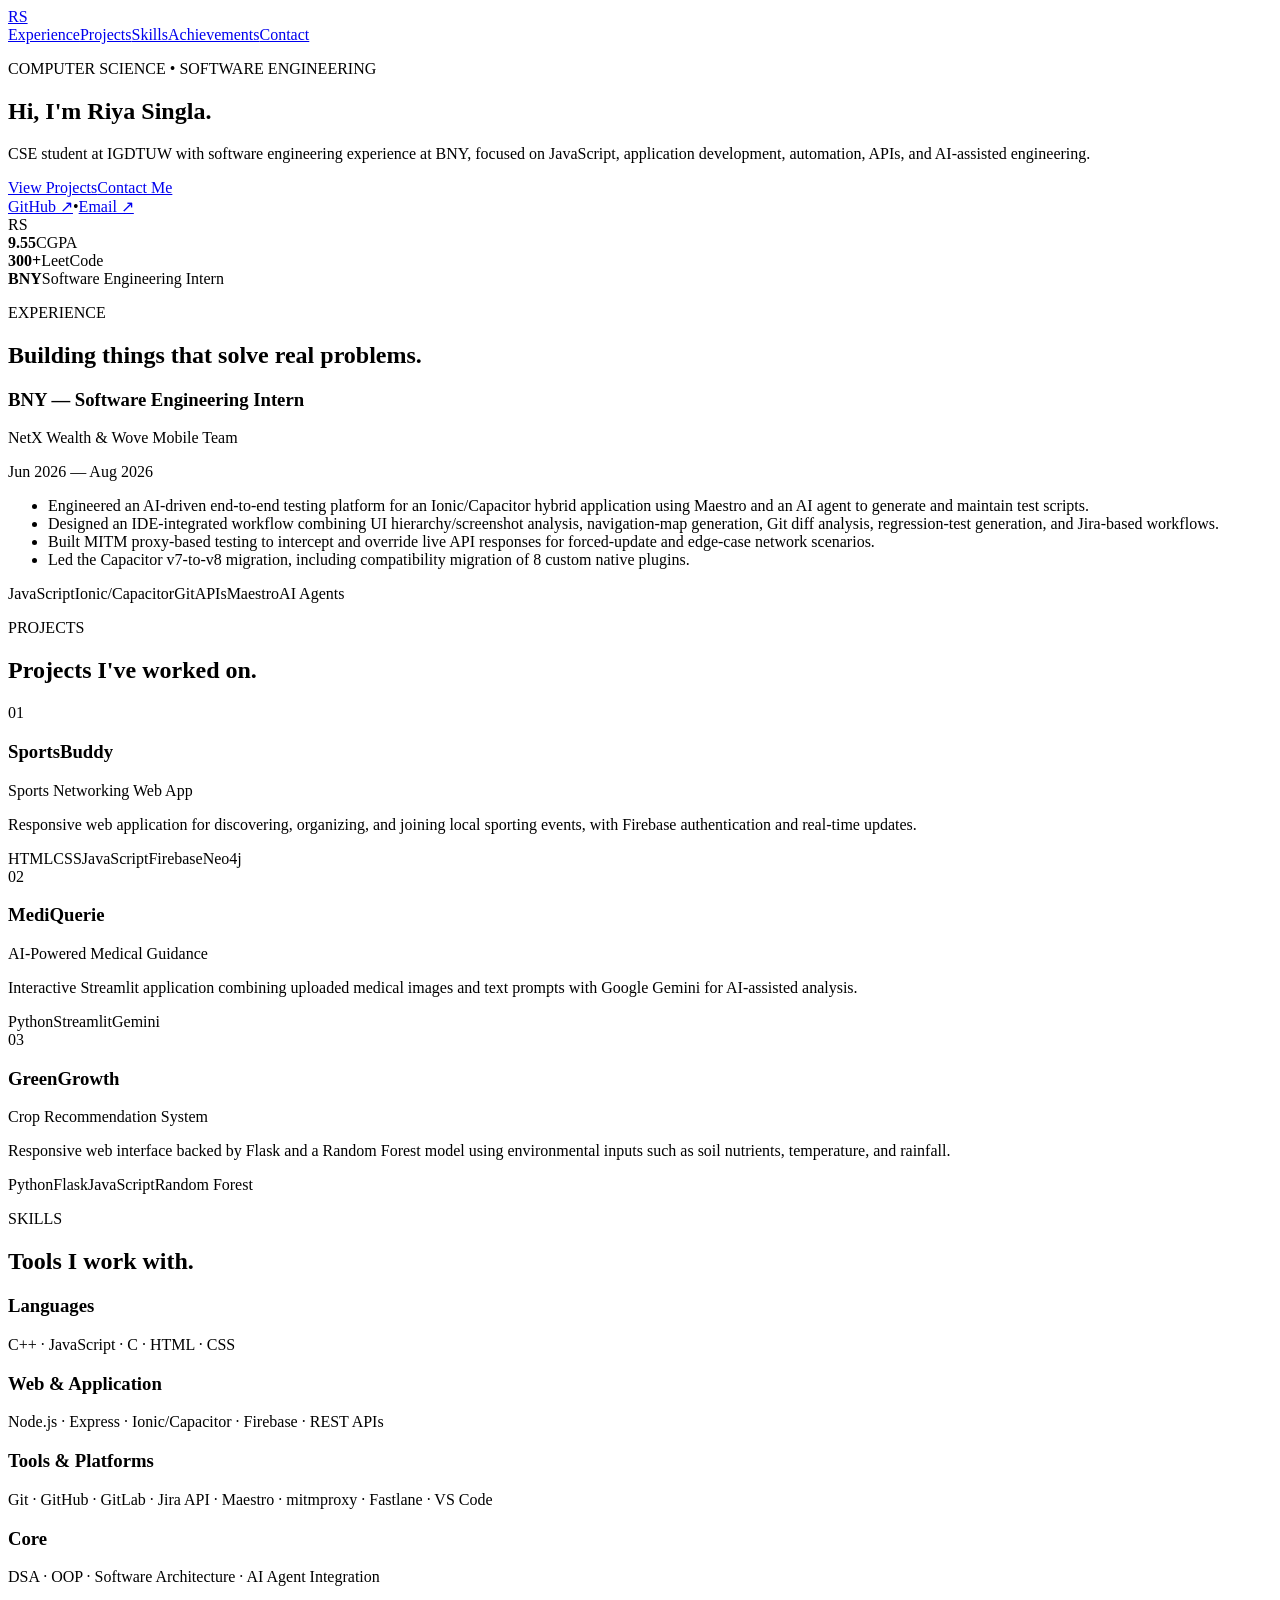
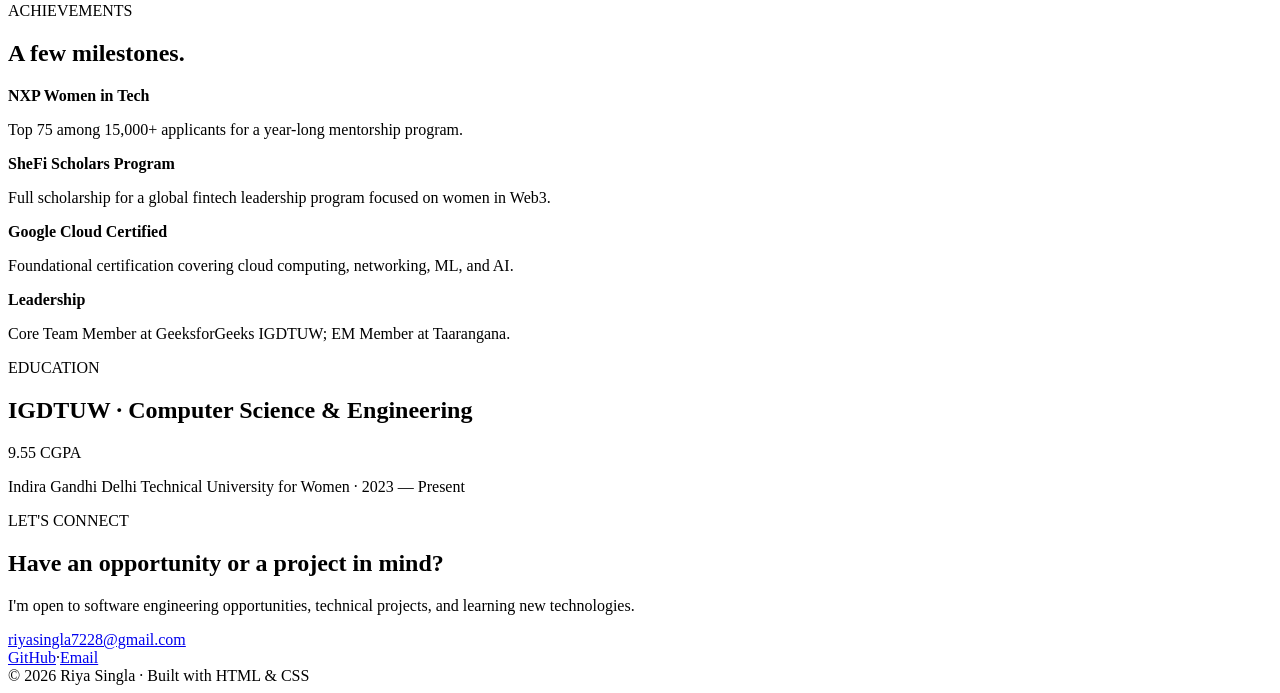
==== index.html @ 315251f1 "Add portfolio website" ====
<!DOCTYPE html>
<html lang="en">
<head>
<meta charset="UTF-8">
<meta name="viewport" content="width=device-width, initial-scale=1.0">
<meta name="description" content="Riya Singla — Computer Science student and Software Engineering Intern.">
<title>Riya Singla | Software Engineer</title>
<link rel="preconnect" href="https://fonts.googleapis.com">
<link rel="preconnect" href="https://fonts.gstatic.com" crossorigin>
<link href="https://fonts.googleapis.com/css2?family=Inter:wght@400;500;600;700;800&display=swap" rel="stylesheet">
<link rel="stylesheet" href="style.css">
</head>
<body>
<nav class="nav"><a class="brand" href="#home">RS</a><div class="nav-links">
<a href="#experience">Experience</a><a href="#projects">Projects</a><a href="#skills">Skills</a><a href="#achievements">Achievements</a><a href="#contact">Contact</a>
</div></nav>
<main>
<section id="home" class="hero">
<div><p class="eyebrow">COMPUTER SCIENCE • SOFTWARE ENGINEERING</p>
<h1>Hi, I'm <span>Riya Singla.</span></h1>
<p class="hero-text">CSE student at IGDTUW with software engineering experience at BNY, focused on JavaScript, application development, automation, APIs, and AI-assisted engineering.</p>
<div class="buttons"><a class="btn primary" href="#projects">View Projects</a><a class="btn secondary" href="mailto:riyasingla7228@gmail.com">Contact Me</a></div>
<div class="quick-links"><a href="https://github.com/Riya2421" target="_blank">GitHub ↗</a><span>•</span><a href="mailto:riyasingla7228@gmail.com">Email ↗</a></div></div>
<div class="hero-card"><div class="avatar">RS</div><div class="stat"><strong>9.55</strong><span>CGPA</span></div><div class="stat"><strong>300+</strong><span>LeetCode</span></div><div class="stat"><strong>BNY</strong><span>Software Engineering Intern</span></div></div>
</section>
<section id="experience" class="section"><p class="eyebrow">EXPERIENCE</p><h2>Building things that solve real problems.</h2>
<article class="experience-card"><div class="card-top"><div><h3>BNY — Software Engineering Intern</h3><p>NetX Wealth & Wove Mobile Team</p></div><span>Jun 2026 — Aug 2026</span></div>
<ul><li>Engineered an AI-driven end-to-end testing platform for an Ionic/Capacitor hybrid application using Maestro and an AI agent to generate and maintain test scripts.</li><li>Designed an IDE-integrated workflow combining UI hierarchy/screenshot analysis, navigation-map generation, Git diff analysis, regression-test generation, and Jira-based workflows.</li><li>Built MITM proxy-based testing to intercept and override live API responses for forced-update and edge-case network scenarios.</li><li>Led the Capacitor v7-to-v8 migration, including compatibility migration of 8 custom native plugins.</li></ul>
<div class="tags"><span>JavaScript</span><span>Ionic/Capacitor</span><span>Git</span><span>APIs</span><span>Maestro</span><span>AI Agents</span></div></article></section>
<section id="projects" class="section"><p class="eyebrow">PROJECTS</p><h2>Projects I've worked on.</h2><div class="project-grid">
<article class="project-card"><div class="project-number">01</div><h3>SportsBuddy</h3><p class="muted">Sports Networking Web App</p><p>Responsive web application for discovering, organizing, and joining local sporting events, with Firebase authentication and real-time updates.</p><div class="tags"><span>HTML</span><span>CSS</span><span>JavaScript</span><span>Firebase</span><span>Neo4j</span></div></article>
<article class="project-card"><div class="project-number">02</div><h3>MediQuerie</h3><p class="muted">AI-Powered Medical Guidance</p><p>Interactive Streamlit application combining uploaded medical images and text prompts with Google Gemini for AI-assisted analysis.</p><div class="tags"><span>Python</span><span>Streamlit</span><span>Gemini</span></div></article>
<article class="project-card"><div class="project-number">03</div><h3>GreenGrowth</h3><p class="muted">Crop Recommendation System</p><p>Responsive web interface backed by Flask and a Random Forest model using environmental inputs such as soil nutrients, temperature, and rainfall.</p><div class="tags"><span>Python</span><span>Flask</span><span>JavaScript</span><span>Random Forest</span></div></article>
</div></section>
<section id="skills" class="section"><p class="eyebrow">SKILLS</p><h2>Tools I work with.</h2><div class="skills-grid">
<div><h3>Languages</h3><p>C++ · JavaScript · C · HTML · CSS</p></div><div><h3>Web & Application</h3><p>Node.js · Express · Ionic/Capacitor · Firebase · REST APIs</p></div><div><h3>Tools & Platforms</h3><p>Git · GitHub · GitLab · Jira API · Maestro · mitmproxy · Fastlane · VS Code</p></div><div><h3>Core</h3><p>DSA · OOP · Software Architecture · AI Agent Integration</p></div>
</div></section>
<section id="achievements" class="section"><p class="eyebrow">ACHIEVEMENTS</p><h2>A few milestones.</h2><div class="achievement-list">
<div><strong>NXP Women in Tech</strong><p>Top 75 among 15,000+ applicants for a year-long mentorship program.</p></div><div><strong>SheFi Scholars Program</strong><p>Full scholarship for a global fintech leadership program focused on women in Web3.</p></div><div><strong>Google Cloud Certified</strong><p>Foundational certification covering cloud computing, networking, ML, and AI.</p></div><div><strong>Leadership</strong><p>Core Team Member at GeeksforGeeks IGDTUW; EM Member at Taarangana.</p></div>
</div></section>
<section class="section education"><p class="eyebrow">EDUCATION</p><h2>IGDTUW · Computer Science & Engineering</h2><p class="big-number">9.55 <span>CGPA</span></p><p>Indira Gandhi Delhi Technical University for Women · 2023 — Present</p></section>
<section id="contact" class="contact"><p class="eyebrow">LET'S CONNECT</p><h2>Have an opportunity or a project in mind?</h2><p>I'm open to software engineering opportunities, technical projects, and learning new technologies.</p><a class="btn primary" href="mailto:riyasingla7228@gmail.com">riyasingla7228@gmail.com</a><div class="contact-links"><a href="https://github.com/Riya2421" target="_blank">GitHub</a><span>·</span><a href="mailto:riyasingla7228@gmail.com">Email</a></div></section>
</main><footer>© 2026 Riya Singla · Built with HTML & CSS</footer>
</body></html>
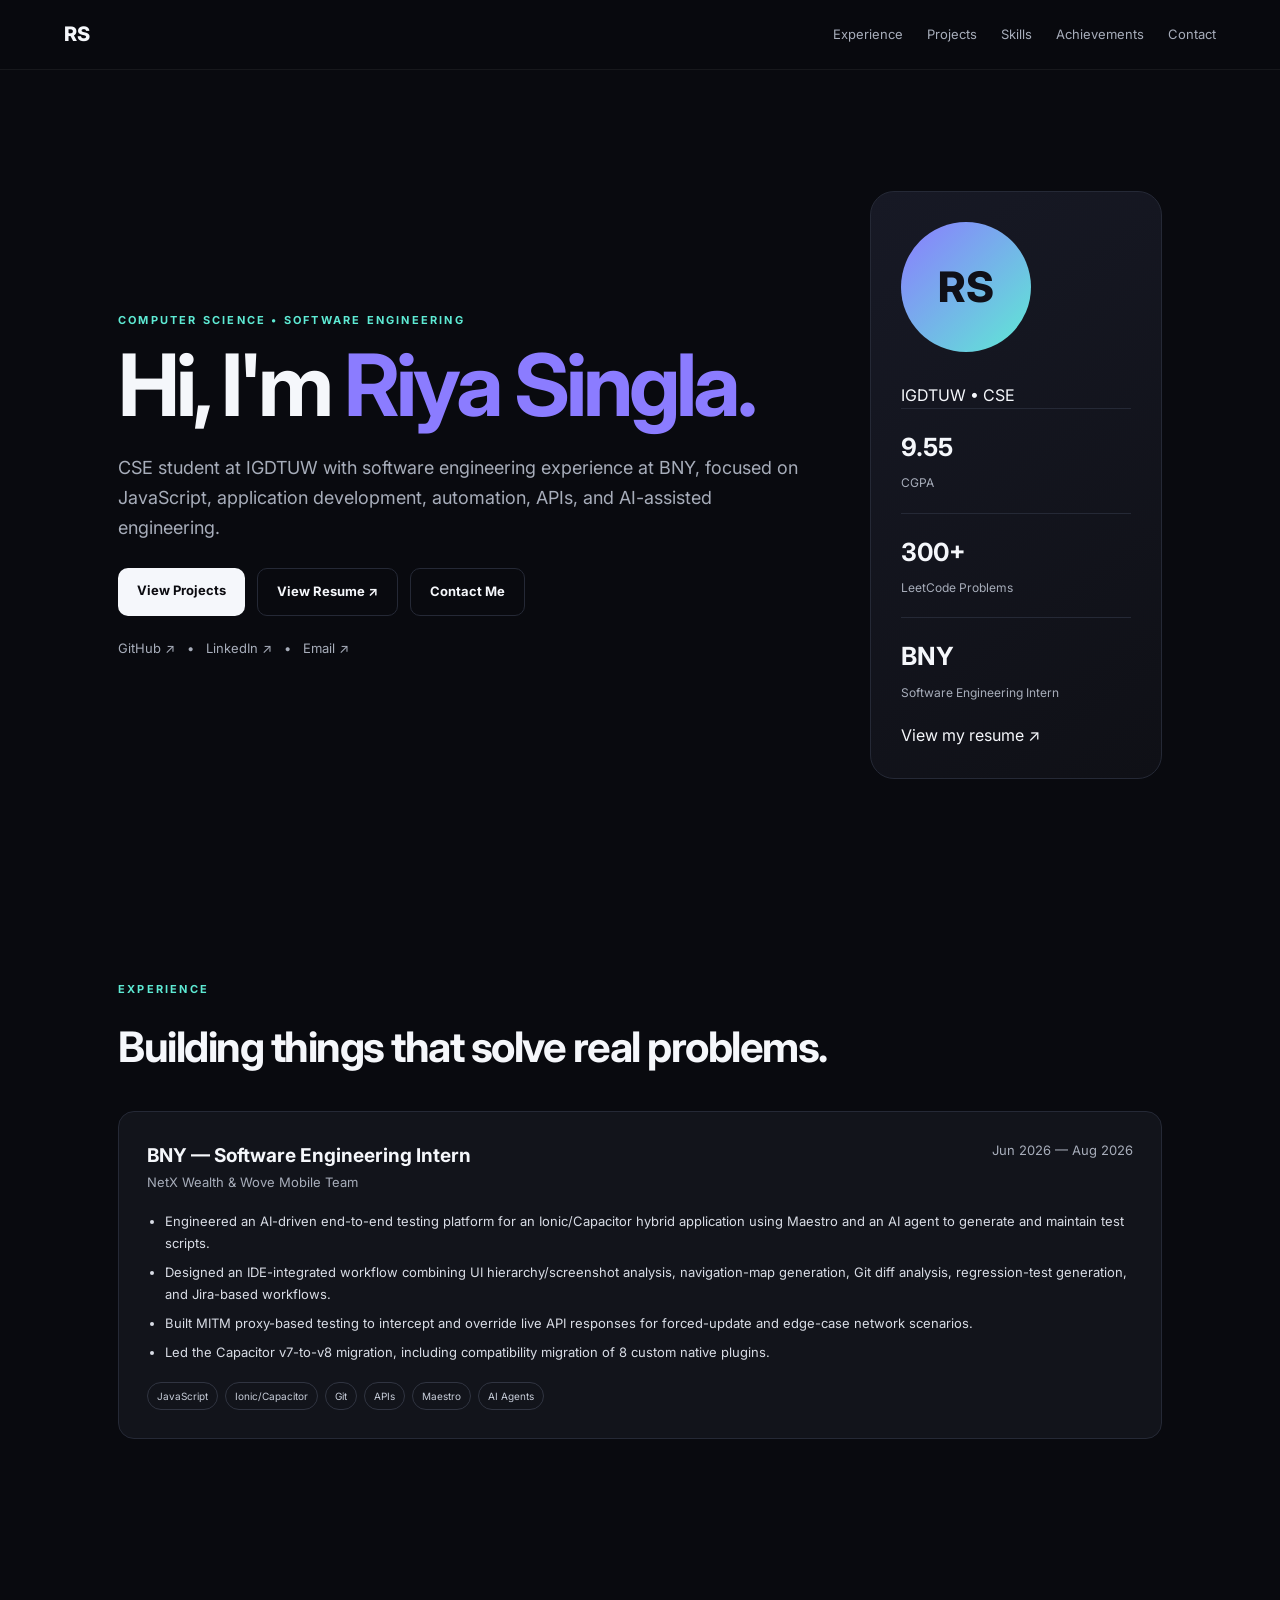
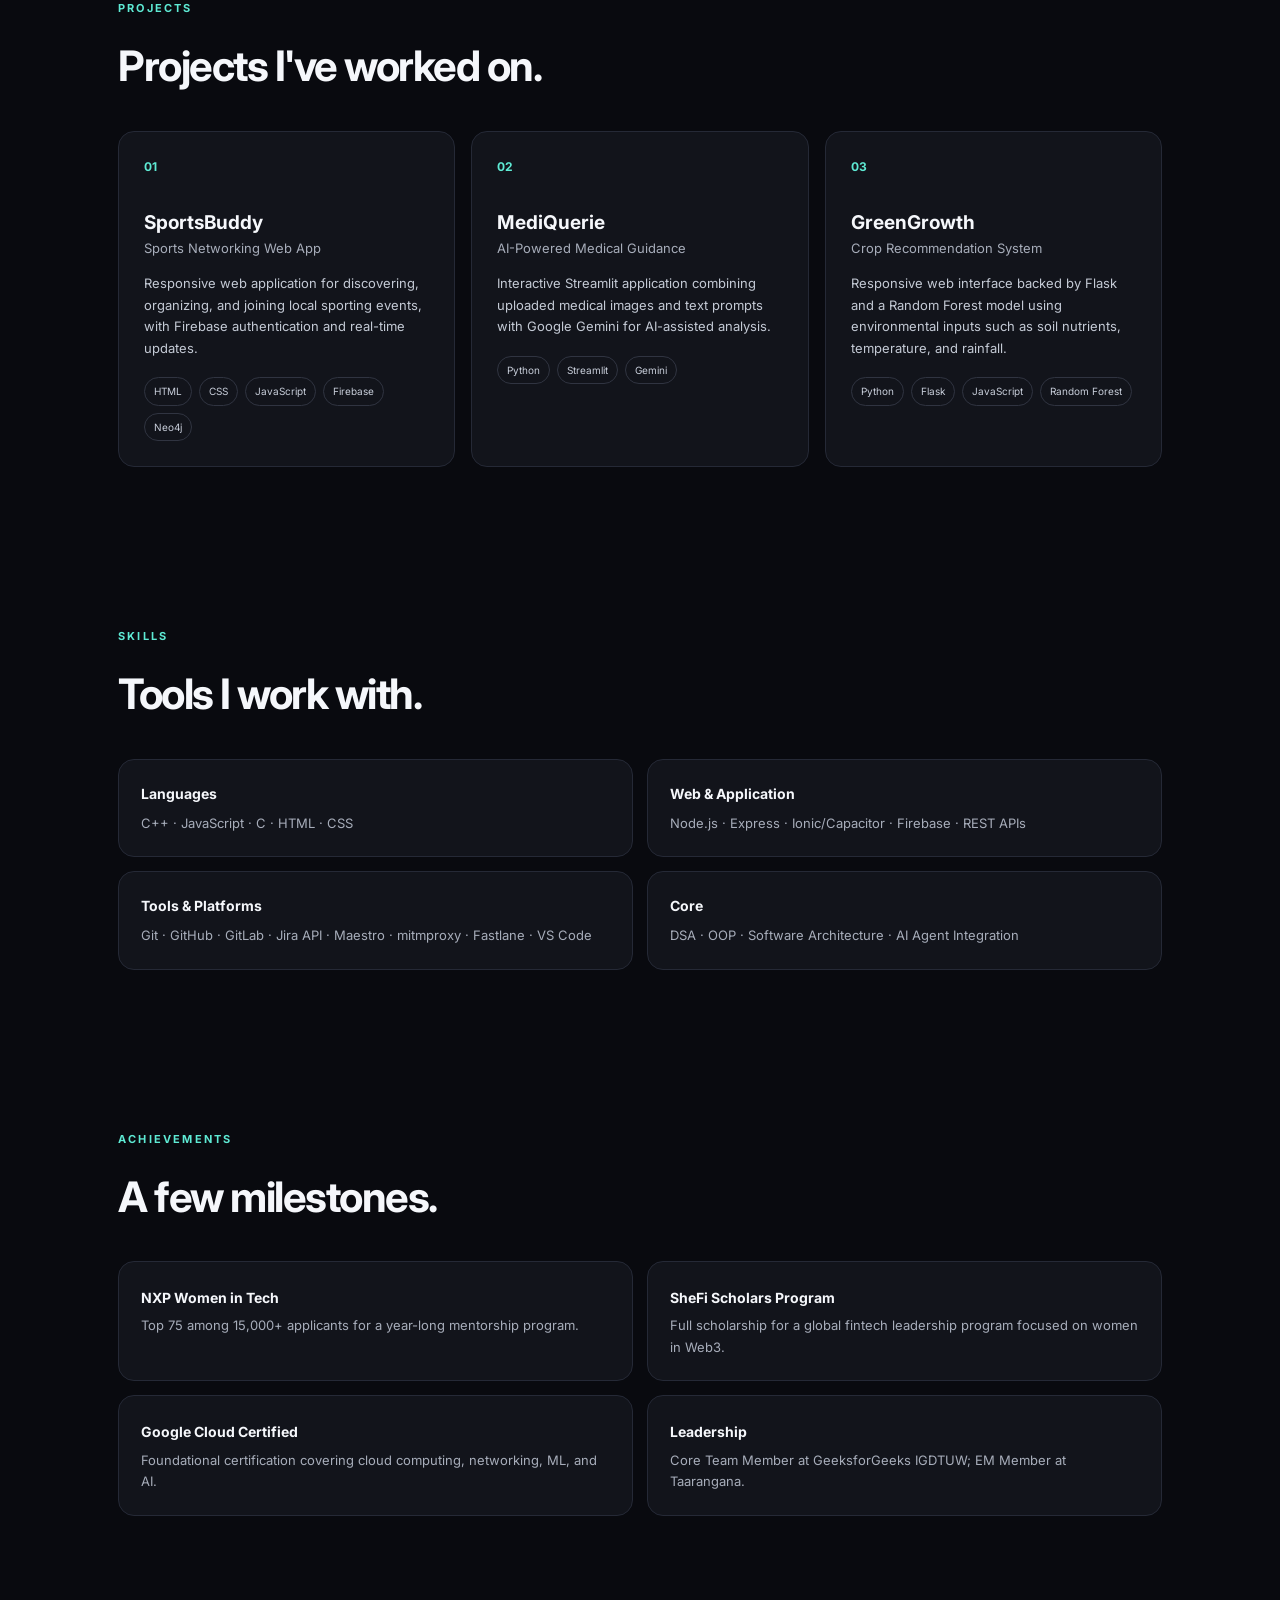
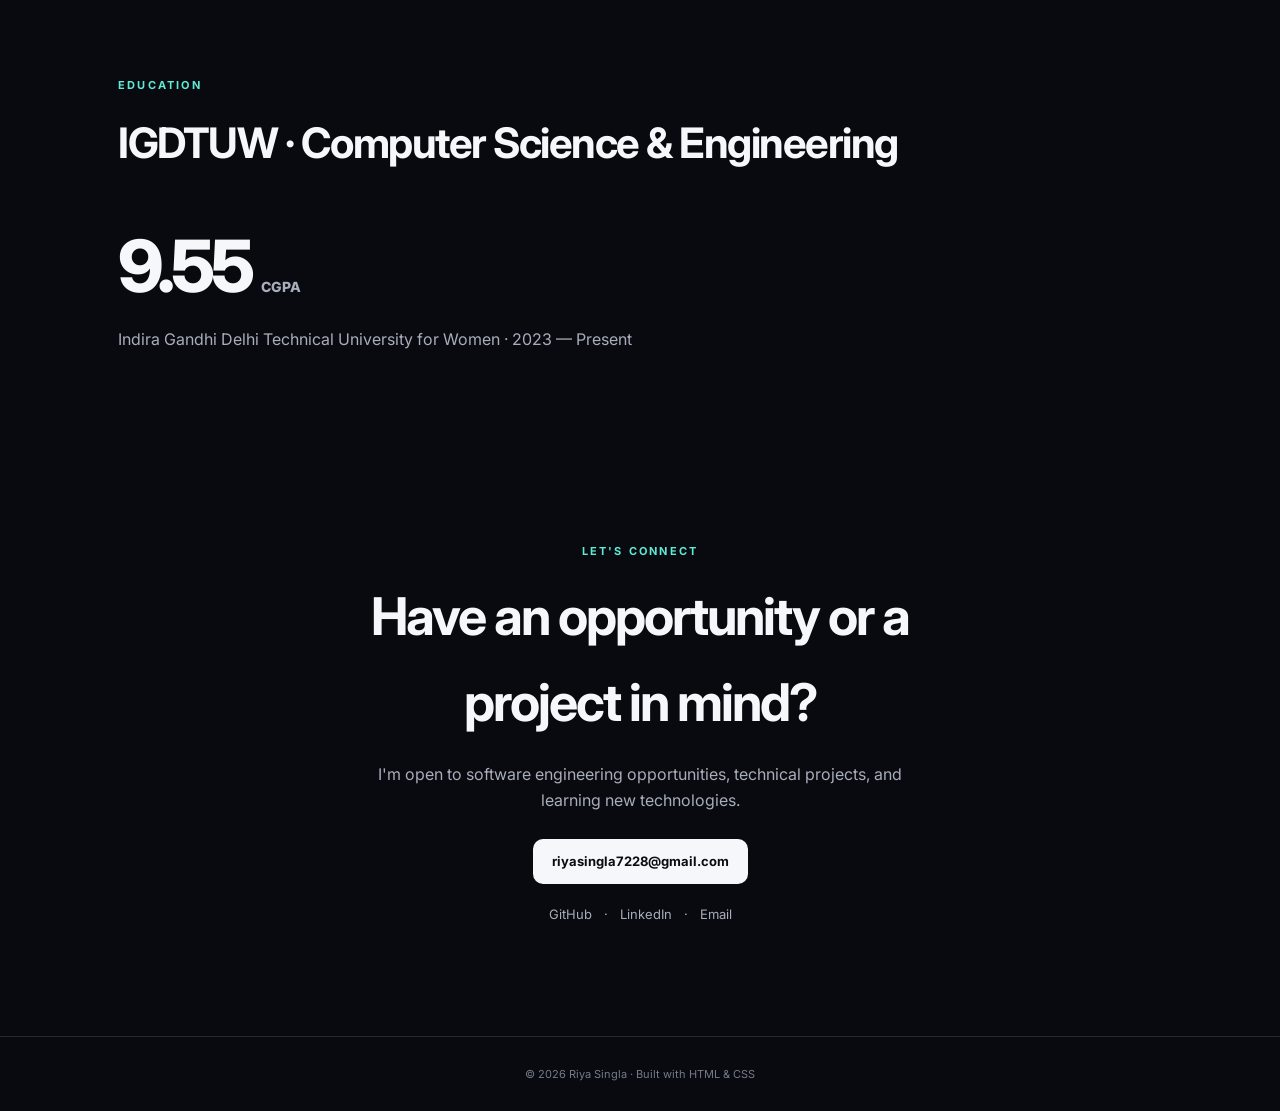
==== commit a06c7150: "Improve portfolio hero and add LinkedIn and resume links" ====
--- a/index.html
+++ b/index.html
@@ -19,9 +19,9 @@
 <div><p class="eyebrow">COMPUTER SCIENCE • SOFTWARE ENGINEERING</p>
 <h1>Hi, I'm <span>Riya Singla.</span></h1>
 <p class="hero-text">CSE student at IGDTUW with software engineering experience at BNY, focused on JavaScript, application development, automation, APIs, and AI-assisted engineering.</p>
-<div class="buttons"><a class="btn primary" href="#projects">View Projects</a><a class="btn secondary" href="mailto:riyasingla7228@gmail.com">Contact Me</a></div>
-<div class="quick-links"><a href="https://github.com/Riya2421" target="_blank">GitHub ↗</a><span>•</span><a href="mailto:riyasingla7228@gmail.com">Email ↗</a></div></div>
-<div class="hero-card"><div class="avatar">RS</div><div class="stat"><strong>9.55</strong><span>CGPA</span></div><div class="stat"><strong>300+</strong><span>LeetCode</span></div><div class="stat"><strong>BNY</strong><span>Software Engineering Intern</span></div></div>
+<div class="buttons"><a class="btn primary" href="#projects">View Projects</a><a class="btn secondary" href="resume.html">View Resume ↗</a><a class="btn secondary" href="mailto:riyasingla7228@gmail.com">Contact Me</a></div>
+<div class="quick-links"><a href="https://github.com/Riya2421" target="_blank" rel="noopener">GitHub ↗</a><span>•</span><a href="https://www.linkedin.com/in/riya-singla-852232288" target="_blank" rel="noopener">LinkedIn ↗</a><span>•</span><a href="mailto:riyasingla7228@gmail.com">Email ↗</a></div></div>
+<div class="hero-card"><div class="avatar">RS</div><div class="college-badge">IGDTUW <span>•</span> CSE</div><div class="stat"><strong>9.55</strong><span>CGPA</span></div><div class="stat"><strong>300+</strong><span>LeetCode Problems</span></div><div class="stat"><strong>BNY</strong><span>Software Engineering Intern</span></div><a class="resume-card-btn" href="resume.html">View my resume <span>↗</span></a></div>
 </section>
 <section id="experience" class="section"><p class="eyebrow">EXPERIENCE</p><h2>Building things that solve real problems.</h2>
 <article class="experience-card"><div class="card-top"><div><h3>BNY — Software Engineering Intern</h3><p>NetX Wealth & Wove Mobile Team</p></div><span>Jun 2026 — Aug 2026</span></div>
@@ -39,6 +39,6 @@
 <div><strong>NXP Women in Tech</strong><p>Top 75 among 15,000+ applicants for a year-long mentorship program.</p></div><div><strong>SheFi Scholars Program</strong><p>Full scholarship for a global fintech leadership program focused on women in Web3.</p></div><div><strong>Google Cloud Certified</strong><p>Foundational certification covering cloud computing, networking, ML, and AI.</p></div><div><strong>Leadership</strong><p>Core Team Member at GeeksforGeeks IGDTUW; EM Member at Taarangana.</p></div>
 </div></section>
 <section class="section education"><p class="eyebrow">EDUCATION</p><h2>IGDTUW · Computer Science & Engineering</h2><p class="big-number">9.55 <span>CGPA</span></p><p>Indira Gandhi Delhi Technical University for Women · 2023 — Present</p></section>
-<section id="contact" class="contact"><p class="eyebrow">LET'S CONNECT</p><h2>Have an opportunity or a project in mind?</h2><p>I'm open to software engineering opportunities, technical projects, and learning new technologies.</p><a class="btn primary" href="mailto:riyasingla7228@gmail.com">riyasingla7228@gmail.com</a><div class="contact-links"><a href="https://github.com/Riya2421" target="_blank">GitHub</a><span>·</span><a href="mailto:riyasingla7228@gmail.com">Email</a></div></section>
+<section id="contact" class="contact"><p class="eyebrow">LET'S CONNECT</p><h2>Have an opportunity or a project in mind?</h2><p>I'm open to software engineering opportunities, technical projects, and learning new technologies.</p><a class="btn primary" href="mailto:riyasingla7228@gmail.com">riyasingla7228@gmail.com</a><div class="contact-links"><a href="https://github.com/Riya2421" target="_blank" rel="noopener">GitHub</a><span>·</span><a href="https://www.linkedin.com/in/riya-singla-852232288" target="_blank" rel="noopener">LinkedIn</a><span>·</span><a href="mailto:riyasingla7228@gmail.com">Email</a></div></section>
 </main><footer>© 2026 Riya Singla · Built with HTML & CSS</footer>
 </body></html>
--- a/style.css
+++ b/style.css
@@ -0,0 +1 @@
+*{box-sizing:border-box;margin:0;padding:0} :root{--bg:#090a0f;--panel:#12141b;--text:#f5f7fb;--muted:#a7adba;--line:#252936;--accent:#8b7cff;--accent2:#5eead4} html{scroll-behavior:smooth}body{font-family:Inter,Arial,sans-serif;background:var(--bg);color:var(--text);line-height:1.65}a{color:inherit;text-decoration:none}.nav{position:sticky;top:0;z-index:10;display:flex;justify-content:space-between;align-items:center;padding:18px 5vw;background:rgba(9,10,15,.88);backdrop-filter:blur(14px);border-bottom:1px solid rgba(255,255,255,.06)}.brand{font-weight:800;font-size:20px}.nav-links{display:flex;gap:24px;font-size:13px;color:var(--muted)}.nav-links a:hover,.quick-links a:hover,.contact-links a:hover{color:var(--text)}main{max-width:1100px;margin:auto;padding:0 28px}.hero{min-height:calc(100vh - 70px);display:grid;grid-template-columns:1.4fr .6fr;gap:70px;align-items:center;padding:80px 0}.eyebrow{font-size:11px;letter-spacing:2.2px;font-weight:700;color:var(--accent2);margin-bottom:14px}h1{font-size:clamp(48px,8vw,86px);line-height:.98;letter-spacing:-4px}h1 span{color:var(--accent)}.hero-text{font-size:18px;color:var(--muted);max-width:680px;margin:26px 0}.buttons{display:flex;gap:12px;flex-wrap:wrap}.btn{display:inline-block;padding:12px 19px;border-radius:10px;font-weight:700;font-size:13px}.primary{background:var(--text);color:#0b0b10}.secondary{border:1px solid var(--line)}.quick-links{display:flex;gap:12px;margin-top:22px;font-size:13px;color:var(--muted)}.hero-card{background:linear-gradient(145deg,#171925,#0f1016);border:1px solid var(--line);border-radius:24px;padding:30px}.avatar{height:130px;width:130px;border-radius:50%;display:grid;place-items:center;font-size:42px;font-weight:800;background:linear-gradient(135deg,var(--accent),var(--accent2));color:#101018;margin-bottom:30px}.stat{border-top:1px solid var(--line);padding:18px 0}.stat strong{display:block;font-size:25px}.stat span{font-size:12px;color:var(--muted)}.section{padding:80px 0}.section h2{font-size:clamp(27px,4vw,42px);letter-spacing:-1.5px;margin-bottom:30px}.experience-card,.project-card,.skills-grid>div,.achievement-list>div{background:var(--panel);border:1px solid var(--line);border-radius:16px}.experience-card{padding:28px}.card-top{display:flex;justify-content:space-between;gap:20px;margin-bottom:18px}.card-top h3,.project-card h3{font-size:19px}.card-top p,.card-top>span,.muted{color:var(--muted);font-size:13px}ul{padding-left:18px;color:#d8dce5;font-size:13px}li{margin:8px 0}.tags{display:flex;flex-wrap:wrap;gap:7px;margin-top:18px}.tags span{border:1px solid #303441;border-radius:999px;padding:5px 9px;font-size:10px;color:#c8ceda}.project-grid{display:grid;grid-template-columns:repeat(3,1fr);gap:16px}.project-card{padding:25px;min-height:300px}.project-number{color:var(--accent2);font-size:12px;font-weight:700;margin-bottom:30px}.project-card p:not(.muted){font-size:13px;color:#c4cad5;margin-top:14px}.skills-grid{display:grid;grid-template-columns:1fr 1fr;gap:14px}.skills-grid>div,.achievement-list>div{padding:22px}.skills-grid h3{font-size:14px;margin-bottom:8px}.skills-grid p,.achievement-list p{color:var(--muted);font-size:13px}.achievement-list{display:grid;grid-template-columns:1fr 1fr;gap:14px}.achievement-list strong{font-size:14px}.achievement-list p{margin-top:5px}.big-number{font-size:72px;font-weight:800;letter-spacing:-4px}.big-number span{font-size:14px;letter-spacing:0;color:var(--muted)}.education>p:last-child{color:var(--muted)}.contact{text-align:center;padding:110px 0}.contact h2{font-size:clamp(30px,5vw,52px);letter-spacing:-2px;max-width:700px;margin:0 auto 15px}.contact>p:not(.eyebrow){color:var(--muted);max-width:580px;margin:0 auto 25px}.contact-links{margin-top:20px;display:flex;justify-content:center;gap:12px;color:var(--muted);font-size:13px}footer{text-align:center;border-top:1px solid var(--line);padding:28px;color:#747b89;font-size:11px}@media(max-width:800px){.nav-links{display:none}.hero{grid-template-columns:1fr;padding:65px 0}.hero-card{max-width:420px}.project-grid,.skills-grid,.achievement-list{grid-template-columns:1fr}.section{padding:60px 0}h1{letter-spacing:-2.5px}.card-top{flex-direction:column;gap:4px}}
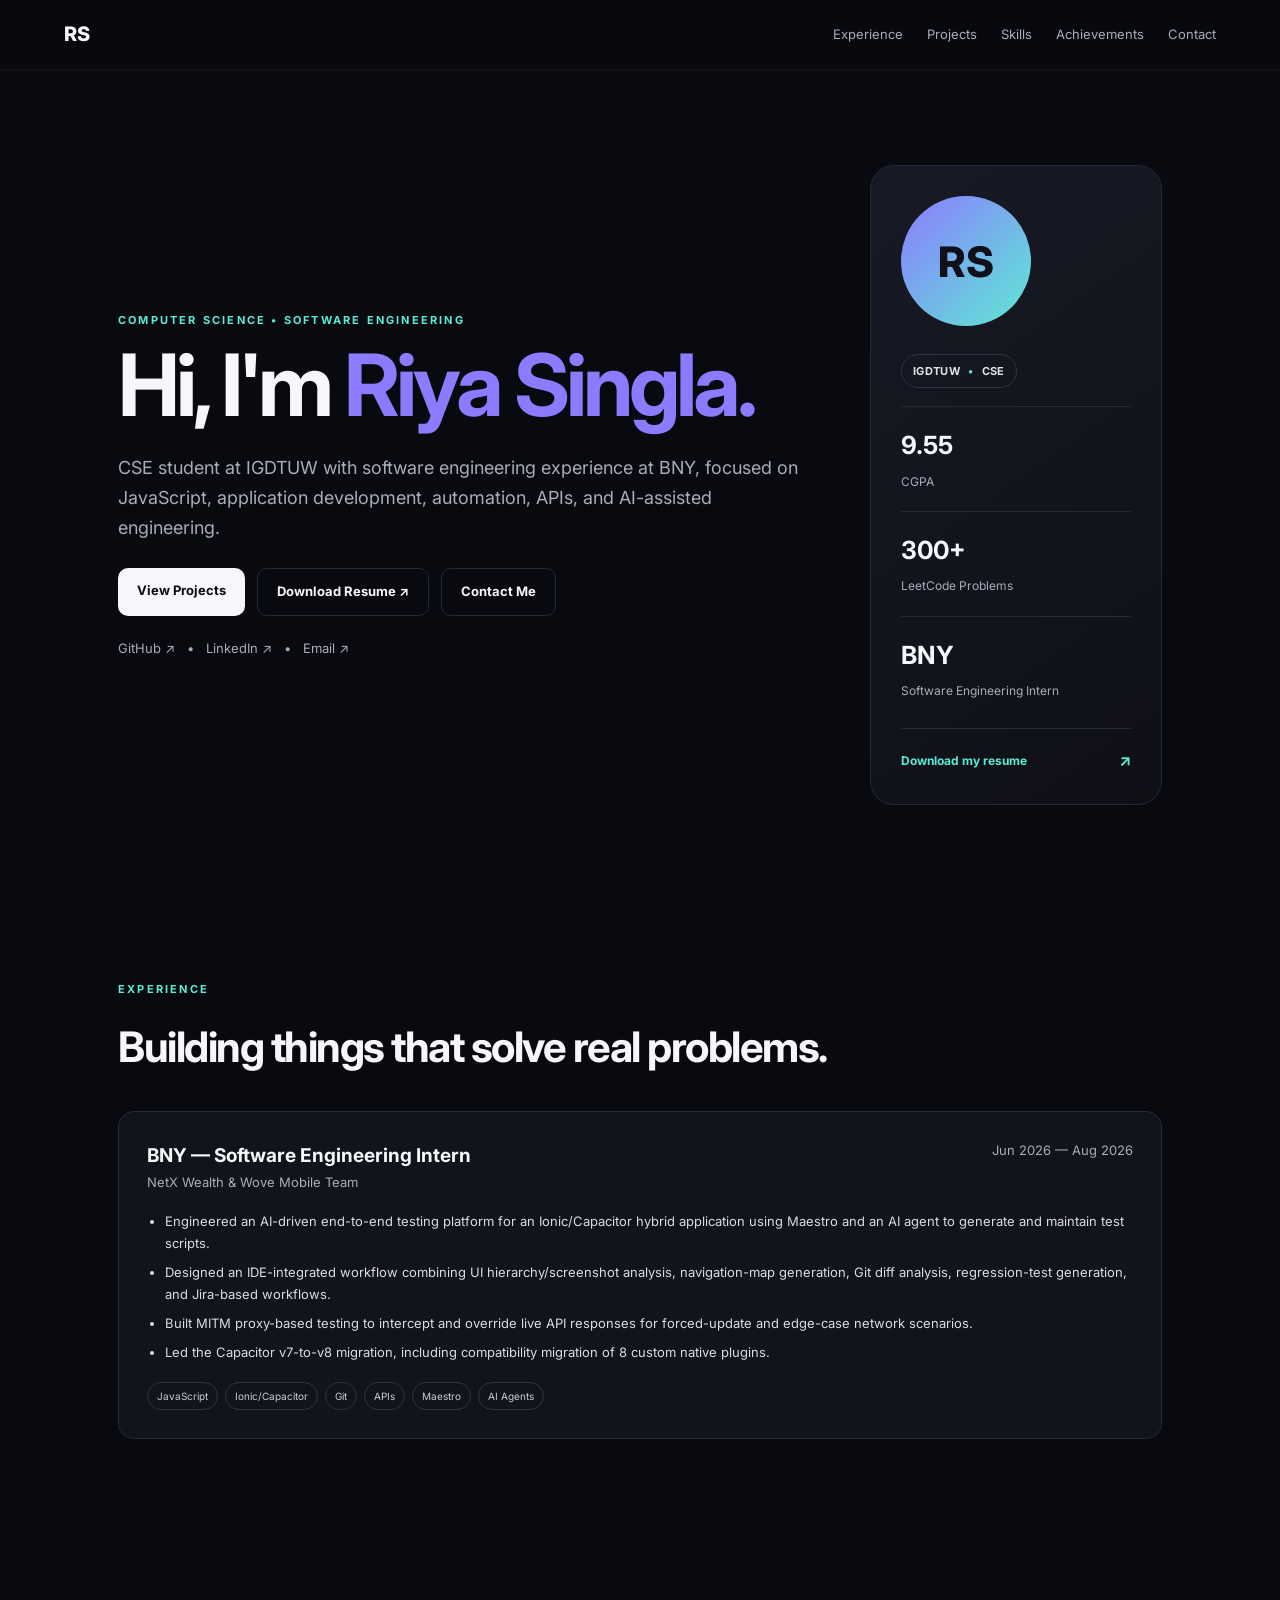
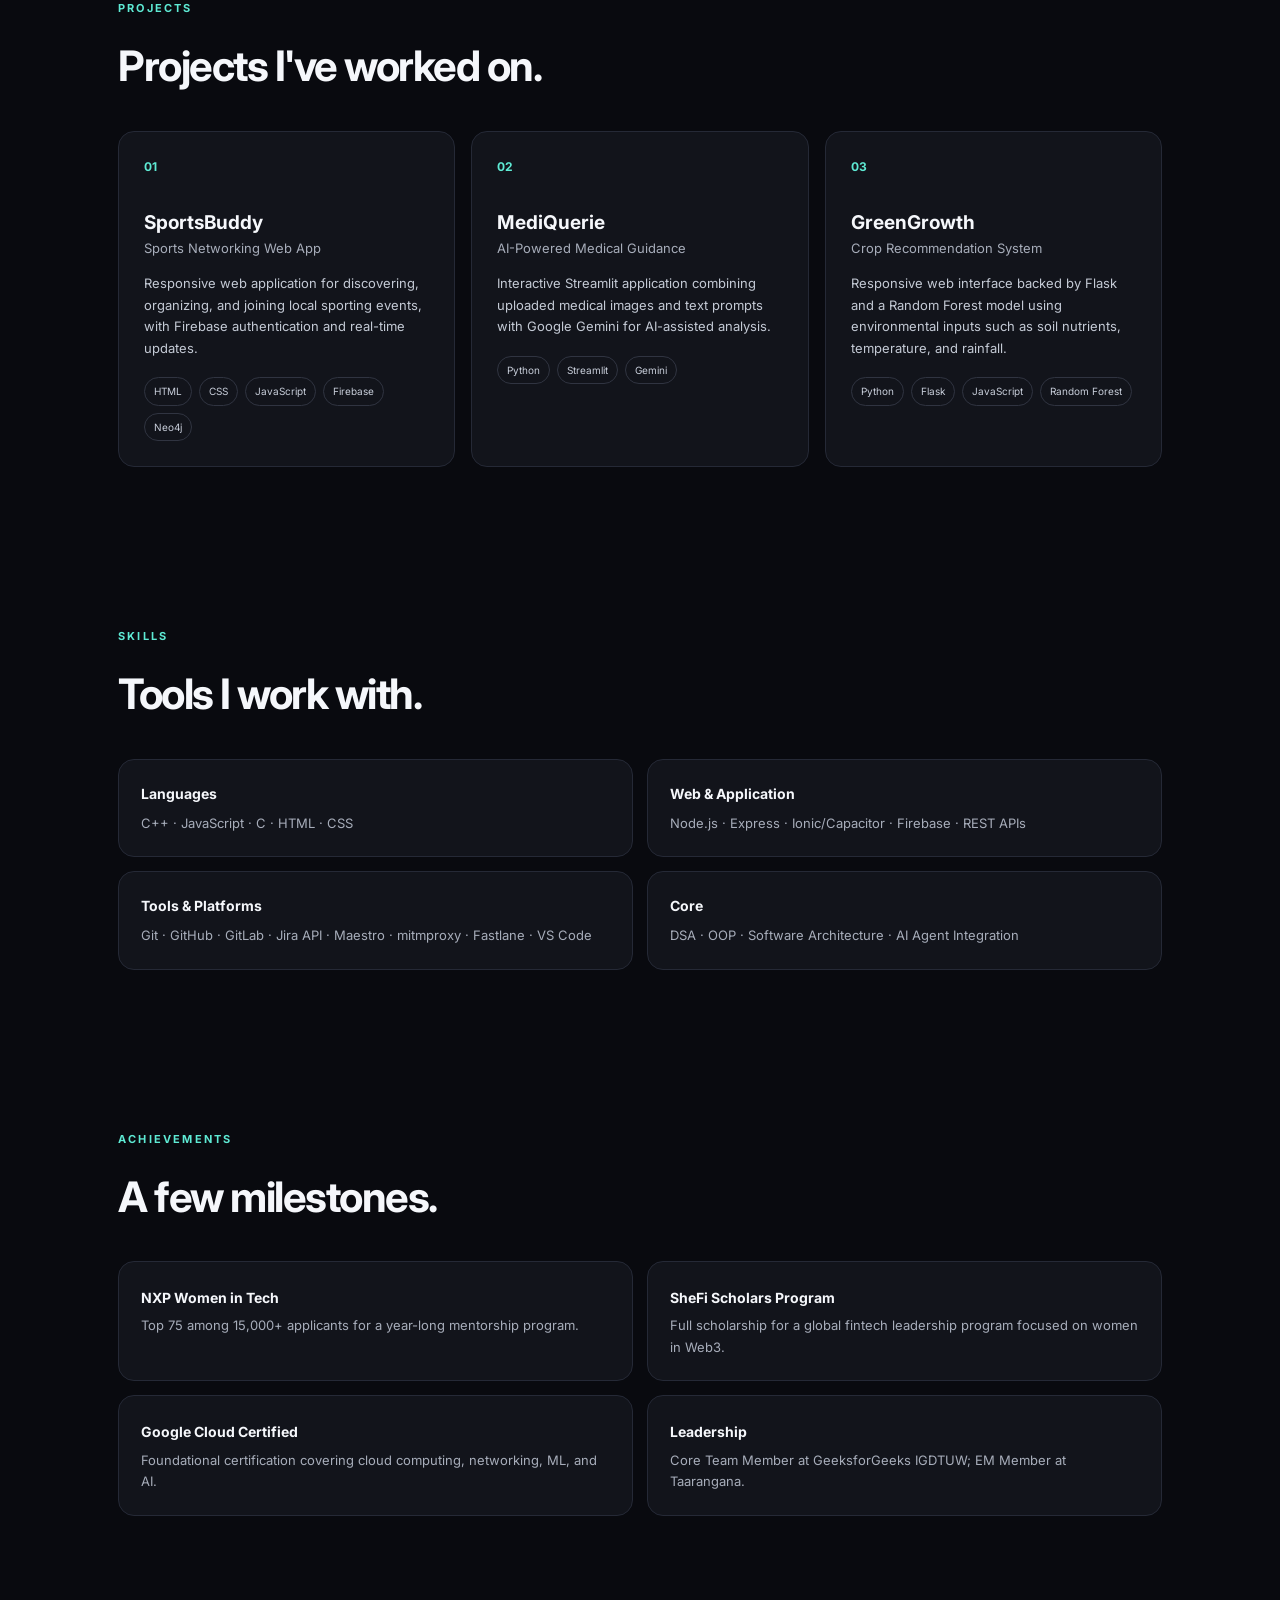
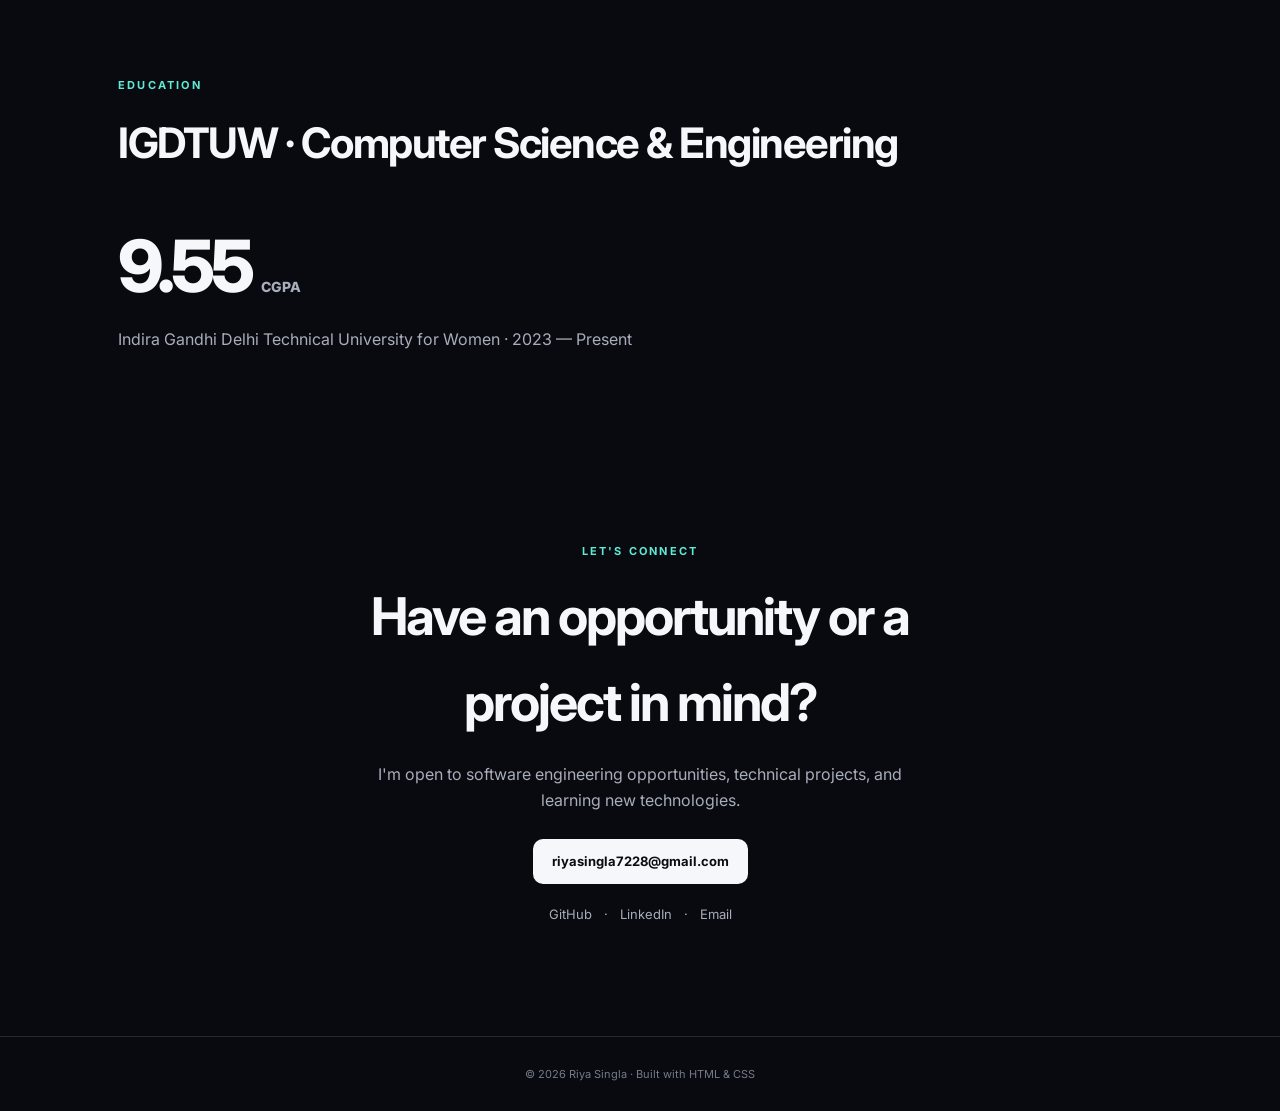
==== commit cd78def8: "Link portfolio to downloadable resume PDF" ====
--- a/index.html
+++ b/index.html
@@ -19,9 +19,9 @@
 <div><p class="eyebrow">COMPUTER SCIENCE • SOFTWARE ENGINEERING</p>
 <h1>Hi, I'm <span>Riya Singla.</span></h1>
 <p class="hero-text">CSE student at IGDTUW with software engineering experience at BNY, focused on JavaScript, application development, automation, APIs, and AI-assisted engineering.</p>
-<div class="buttons"><a class="btn primary" href="#projects">View Projects</a><a class="btn secondary" href="resume.html">View Resume ↗</a><a class="btn secondary" href="mailto:riyasingla7228@gmail.com">Contact Me</a></div>
+<div class="buttons"><a class="btn primary" href="#projects">View Projects</a><a class="btn secondary" href="Riya_Singla_Resume.pdf" target="_blank" rel="noopener">Download Resume ↗</a><a class="btn secondary" href="mailto:riyasingla7228@gmail.com">Contact Me</a></div>
 <div class="quick-links"><a href="https://github.com/Riya2421" target="_blank" rel="noopener">GitHub ↗</a><span>•</span><a href="https://www.linkedin.com/in/riya-singla-852232288" target="_blank" rel="noopener">LinkedIn ↗</a><span>•</span><a href="mailto:riyasingla7228@gmail.com">Email ↗</a></div></div>
-<div class="hero-card"><div class="avatar">RS</div><div class="college-badge">IGDTUW <span>•</span> CSE</div><div class="stat"><strong>9.55</strong><span>CGPA</span></div><div class="stat"><strong>300+</strong><span>LeetCode Problems</span></div><div class="stat"><strong>BNY</strong><span>Software Engineering Intern</span></div><a class="resume-card-btn" href="resume.html">View my resume <span>↗</span></a></div>
+<div class="hero-card"><div class="avatar">RS</div><div class="college-badge">IGDTUW <span>•</span> CSE</div><div class="stat"><strong>9.55</strong><span>CGPA</span></div><div class="stat"><strong>300+</strong><span>LeetCode Problems</span></div><div class="stat"><strong>BNY</strong><span>Software Engineering Intern</span></div><a class="resume-card-btn" href="Riya_Singla_Resume.pdf" target="_blank" rel="noopener">Download my resume <span>↗</span></a></div>
 </section>
 <section id="experience" class="section"><p class="eyebrow">EXPERIENCE</p><h2>Building things that solve real problems.</h2>
 <article class="experience-card"><div class="card-top"><div><h3>BNY — Software Engineering Intern</h3><p>NetX Wealth & Wove Mobile Team</p></div><span>Jun 2026 — Aug 2026</span></div>
--- a/style.css
+++ b/style.css
@@ -1 +1 @@
-*{box-sizing:border-box;margin:0;padding:0} :root{--bg:#090a0f;--panel:#12141b;--text:#f5f7fb;--muted:#a7adba;--line:#252936;--accent:#8b7cff;--accent2:#5eead4} html{scroll-behavior:smooth}body{font-family:Inter,Arial,sans-serif;background:var(--bg);color:var(--text);line-height:1.65}a{color:inherit;text-decoration:none}.nav{position:sticky;top:0;z-index:10;display:flex;justify-content:space-between;align-items:center;padding:18px 5vw;background:rgba(9,10,15,.88);backdrop-filter:blur(14px);border-bottom:1px solid rgba(255,255,255,.06)}.brand{font-weight:800;font-size:20px}.nav-links{display:flex;gap:24px;font-size:13px;color:var(--muted)}.nav-links a:hover,.quick-links a:hover,.contact-links a:hover{color:var(--text)}main{max-width:1100px;margin:auto;padding:0 28px}.hero{min-height:calc(100vh - 70px);display:grid;grid-template-columns:1.4fr .6fr;gap:70px;align-items:center;padding:80px 0}.eyebrow{font-size:11px;letter-spacing:2.2px;font-weight:700;color:var(--accent2);margin-bottom:14px}h1{font-size:clamp(48px,8vw,86px);line-height:.98;letter-spacing:-4px}h1 span{color:var(--accent)}.hero-text{font-size:18px;color:var(--muted);max-width:680px;margin:26px 0}.buttons{display:flex;gap:12px;flex-wrap:wrap}.btn{display:inline-block;padding:12px 19px;border-radius:10px;font-weight:700;font-size:13px}.primary{background:var(--text);color:#0b0b10}.secondary{border:1px solid var(--line)}.quick-links{display:flex;gap:12px;margin-top:22px;font-size:13px;color:var(--muted)}.hero-card{background:linear-gradient(145deg,#171925,#0f1016);border:1px solid var(--line);border-radius:24px;padding:30px}.avatar{height:130px;width:130px;border-radius:50%;display:grid;place-items:center;font-size:42px;font-weight:800;background:linear-gradient(135deg,var(--accent),var(--accent2));color:#101018;margin-bottom:30px}.stat{border-top:1px solid var(--line);padding:18px 0}.stat strong{display:block;font-size:25px}.stat span{font-size:12px;color:var(--muted)}.section{padding:80px 0}.section h2{font-size:clamp(27px,4vw,42px);letter-spacing:-1.5px;margin-bottom:30px}.experience-card,.project-card,.skills-grid>div,.achievement-list>div{background:var(--panel);border:1px solid var(--line);border-radius:16px}.experience-card{padding:28px}.card-top{display:flex;justify-content:space-between;gap:20px;margin-bottom:18px}.card-top h3,.project-card h3{font-size:19px}.card-top p,.card-top>span,.muted{color:var(--muted);font-size:13px}ul{padding-left:18px;color:#d8dce5;font-size:13px}li{margin:8px 0}.tags{display:flex;flex-wrap:wrap;gap:7px;margin-top:18px}.tags span{border:1px solid #303441;border-radius:999px;padding:5px 9px;font-size:10px;color:#c8ceda}.project-grid{display:grid;grid-template-columns:repeat(3,1fr);gap:16px}.project-card{padding:25px;min-height:300px}.project-number{color:var(--accent2);font-size:12px;font-weight:700;margin-bottom:30px}.project-card p:not(.muted){font-size:13px;color:#c4cad5;margin-top:14px}.skills-grid{display:grid;grid-template-columns:1fr 1fr;gap:14px}.skills-grid>div,.achievement-list>div{padding:22px}.skills-grid h3{font-size:14px;margin-bottom:8px}.skills-grid p,.achievement-list p{color:var(--muted);font-size:13px}.achievement-list{display:grid;grid-template-columns:1fr 1fr;gap:14px}.achievement-list strong{font-size:14px}.achievement-list p{margin-top:5px}.big-number{font-size:72px;font-weight:800;letter-spacing:-4px}.big-number span{font-size:14px;letter-spacing:0;color:var(--muted)}.education>p:last-child{color:var(--muted)}.contact{text-align:center;padding:110px 0}.contact h2{font-size:clamp(30px,5vw,52px);letter-spacing:-2px;max-width:700px;margin:0 auto 15px}.contact>p:not(.eyebrow){color:var(--muted);max-width:580px;margin:0 auto 25px}.contact-links{margin-top:20px;display:flex;justify-content:center;gap:12px;color:var(--muted);font-size:13px}footer{text-align:center;border-top:1px solid var(--line);padding:28px;color:#747b89;font-size:11px}@media(max-width:800px){.nav-links{display:none}.hero{grid-template-columns:1fr;padding:65px 0}.hero-card{max-width:420px}.project-grid,.skills-grid,.achievement-list{grid-template-columns:1fr}.section{padding:60px 0}h1{letter-spacing:-2.5px}.card-top{flex-direction:column;gap:4px}}+*{box-sizing:border-box;margin:0;padding:0} :root{--bg:#090a0f;--panel:#12141b;--text:#f5f7fb;--muted:#a7adba;--line:#252936;--accent:#8b7cff;--accent2:#5eead4} html{scroll-behavior:smooth}body{font-family:Inter,Arial,sans-serif;background:var(--bg);color:var(--text);line-height:1.65}a{color:inherit;text-decoration:none}.nav{position:sticky;top:0;z-index:10;display:flex;justify-content:space-between;align-items:center;padding:18px 5vw;background:rgba(9,10,15,.88);backdrop-filter:blur(14px);border-bottom:1px solid rgba(255,255,255,.06)}.brand{font-weight:800;font-size:20px}.nav-links{display:flex;gap:24px;font-size:13px;color:var(--muted)}.nav-links a:hover,.quick-links a:hover,.contact-links a:hover{color:var(--text)}main{max-width:1100px;margin:auto;padding:0 28px}.hero{min-height:calc(100vh - 70px);display:grid;grid-template-columns:1.4fr .6fr;gap:70px;align-items:center;padding:80px 0}.eyebrow{font-size:11px;letter-spacing:2.2px;font-weight:700;color:var(--accent2);margin-bottom:14px}h1{font-size:clamp(48px,8vw,86px);line-height:.98;letter-spacing:-4px}h1 span{color:var(--accent)}.hero-text{font-size:18px;color:var(--muted);max-width:680px;margin:26px 0}.buttons{display:flex;gap:12px;flex-wrap:wrap}.btn{display:inline-block;padding:12px 19px;border-radius:10px;font-weight:700;font-size:13px}.primary{background:var(--text);color:#0b0b10}.secondary{border:1px solid var(--line)}.quick-links{display:flex;gap:12px;margin-top:22px;font-size:13px;color:var(--muted)}.hero-card{background:linear-gradient(145deg,#171925,#0f1016);border:1px solid var(--line);border-radius:24px;padding:30px}.college-badge{display:inline-flex;gap:8px;align-items:center;margin:-8px 0 18px;padding:7px 11px;border:1px solid #303441;border-radius:999px;color:#dfe3ec;font-size:11px;font-weight:700;letter-spacing:.4px}.college-badge span{color:var(--accent2)}.avatar{height:130px;width:130px;border-radius:50%;display:grid;place-items:center;font-size:42px;font-weight:800;background:linear-gradient(135deg,var(--accent),var(--accent2));color:#101018;margin-bottom:30px}.stat{border-top:1px solid var(--line);padding:18px 0}.stat strong{display:block;font-size:25px}.stat span{font-size:12px;color:var(--muted)}.resume-card-btn{display:flex;justify-content:space-between;align-items:center;margin-top:8px;padding-top:18px;border-top:1px solid var(--line);font-size:12px;font-weight:700;color:var(--accent2)}.resume-card-btn span{font-size:16px}.section{padding:80px 0}.section h2{font-size:clamp(27px,4vw,42px);letter-spacing:-1.5px;margin-bottom:30px}.experience-card,.project-card,.skills-grid>div,.achievement-list>div{background:var(--panel);border:1px solid var(--line);border-radius:16px}.experience-card{padding:28px}.card-top{display:flex;justify-content:space-between;gap:20px;margin-bottom:18px}.card-top h3,.project-card h3{font-size:19px}.card-top p,.card-top>span,.muted{color:var(--muted);font-size:13px}ul{padding-left:18px;color:#d8dce5;font-size:13px}li{margin:8px 0}.tags{display:flex;flex-wrap:wrap;gap:7px;margin-top:18px}.tags span{border:1px solid #303441;border-radius:999px;padding:5px 9px;font-size:10px;color:#c8ceda}.project-grid{display:grid;grid-template-columns:repeat(3,1fr);gap:16px}.project-card{padding:25px;min-height:300px}.project-number{color:var(--accent2);font-size:12px;font-weight:700;margin-bottom:30px}.project-card p:not(.muted){font-size:13px;color:#c4cad5;margin-top:14px}.skills-grid{display:grid;grid-template-columns:1fr 1fr;gap:14px}.skills-grid>div,.achievement-list>div{padding:22px}.skills-grid h3{font-size:14px;margin-bottom:8px}.skills-grid p,.achievement-list p{color:var(--muted);font-size:13px}.achievement-list{display:grid;grid-template-columns:1fr 1fr;gap:14px}.achievement-list strong{font-size:14px}.achievement-list p{margin-top:5px}.big-number{font-size:72px;font-weight:800;letter-spacing:-4px}.big-number span{font-size:14px;letter-spacing:0;color:var(--muted)}.education>p:last-child{color:var(--muted)}.contact{text-align:center;padding:110px 0}.contact h2{font-size:clamp(30px,5vw,52px);letter-spacing:-2px;max-width:700px;margin:0 auto 15px}.contact>p:not(.eyebrow){color:var(--muted);max-width:580px;margin:0 auto 25px}.contact-links{margin-top:20px;display:flex;justify-content:center;gap:12px;color:var(--muted);font-size:13px}footer{text-align:center;border-top:1px solid var(--line);padding:28px;color:#747b89;font-size:11px}@media(max-width:800px){.nav-links{display:none}.hero{grid-template-columns:1fr;padding:65px 0}.hero-card{max-width:420px}.project-grid,.skills-grid,.achievement-list{grid-template-columns:1fr}.section{padding:60px 0}h1{letter-spacing:-2.5px}.card-top{flex-direction:column;gap:4px}}
